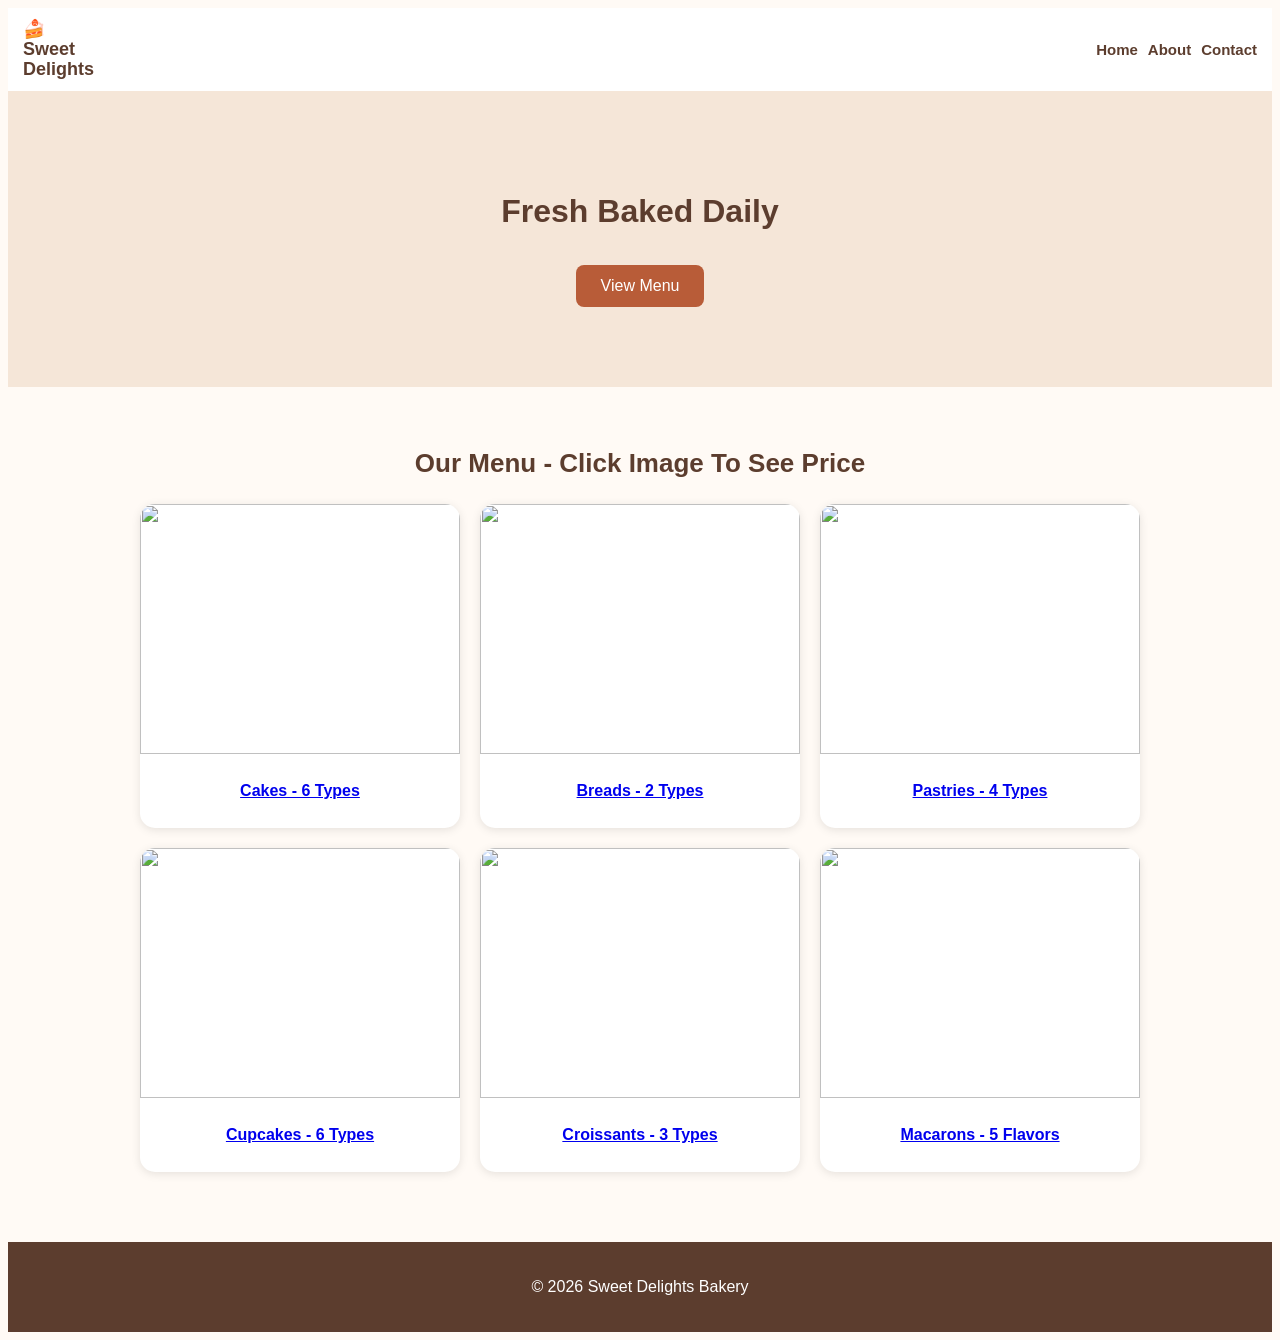
==== index.html @ 44bd2b8a "Update index.html" ====
<!DOCTYPE html>
<html>
<head>
<meta name="viewport" content="width=device-width, initial-scale=1.0">
<link rel="stylesheet" href="style.css">
<title>Sweet Delights</title>
</head>
<body>
<header>
<div id="logo">🍰<br>Sweet<br>Delights</div>
<ul class="nav-links">
<li><a href="index.html" class="active">Home</a></li>
<li><a href="about.html">About</a></li>
<li><a href="contact.html">Contact</a></li>
</ul>
</header>
<div id="hero">
<h1>Fresh Baked Daily</h1>
<a href="#menu" class="btn">View Menu</a>
</div>
<div class="page-section" id="menu">
<h2>Our Menu - Click Image To See Price</h2>
<div class="gallery-grid">
<a href="cakes.html" class="gallery-item">
<img src="https://images.unsplash.com/photo-1535141192574-5d4897c12636?w=500">
<p>Cakes - 6 Types</p>
</a>
<a href="breads.html" class="gallery-item">
<img src="https://images.unsplash.com/photo-1589367920969-ab8e050bbb04?w=500">
<p>Breads - 2 Types</p>
</a>
<a href="pastries.html" class="gallery-item">
<img src="https://images.unsplash.com/photo-1488477304112-4944851de03d?w=500">
<p>Pastries - 4 Types</p>
</a>
<a href="cupcakes.html" class="gallery-item">
<img src="https://images.unsplash.com/photo-1599785209707-a456fc1337bb?w=500">
<p>Cupcakes - 6 Types</p>
</a>
<a href="croissants.html" class="gallery-item">
<img src="https://images.unsplash.com/photo-1556911220-e15b29be8c8f?w=500">
<p>Croissants - 3 Types</p>
</a>
<a href="macarons.html" class="gallery-item">
<img src="https://images.unsplash.com/photo-1569865863873-9d0b5f1a1d7d?w=500">
<p>Macarons - 5 Flavors</p>
</a>
</div>
</div>
<footer><p>© 2026 Sweet Delights Bakery</p></footer>
</body>
</html>
---- style.css ----
_{
margin:0;
padding:0;
box-sizing:border-box;
}
body {
font-family: Arial, sans-serif;
background: #fffaf5;
color: #5c3d2e;
}
header {
background: white;
padding: 12px 15px;
display:flex;
justify-content:space-between;
align-items:center;
gap:10px;
}
#logo {
font-weight:bold;
font-size:18px;
line-height:1.1;
flex-shrink:0;
}
.nav-links {
list-style:none;
display:flex;
gap:10px;
flex-shrink:0;
}
.nav-links a {
color:#5c3d2e;
text-decoration:none;
font-weight:bold;
font-size:15px;
white-space:nowrap;
}
.nav-links http://a.active {
color:#b85c38;
text-decoration:underline;
}
#hero {
background: #f5e6d8;
text-align:center;
padding:80px 20px;
}
#hero h1 {
font-size:32px;
margin-bottom:15px;
color:#5c3d2e;
}
.btn {
display:inline-block;
margin-top:20px;
background:#b85c38;
color:white;
padding:12px 25px;
border-radius:8px;
text-decoration:none;
}
.page-section {
padding:40px 15px;
text-align:center;
}
.page-section h1, .page-section h2 {
color:#5c3d2e;
margin-bottom:25px;
font-size:26px;
}
.gallery-grid {
display:grid;
grid-template-columns: 1fr;
gap:20px;
max-width:1000px;
margin:0 auto;
}
.gallery-item {
background:white;
border-radius:15px;
overflow:hidden;
box-shadow:0 2px 10px rgba(0,0,0,0.1);
}
.gallery-item img {
width:100%;
height:250px;
object-fit:cover;
display:block;
}
.gallery-item p {
padding:12px;
font-weight:bold;
}
.schedule-table {
margin:20px auto;
border-collapse:collapse;
width:90%;
max-width:500px;
}
.schedule-table th, .schedule-table td {
border:1px solid #d7bda8;
padding:12px;
}
.schedule-table th {
background:#b85c38;
color:white;
}
.contact-card {
background:white;
max-width:500px;
margin:0 auto;
padding:30px 25px;
border-radius:15px;
border:1px solid #f0e0d0;
text-align:left;
box-shadow:0 2px 10px rgba(0,0,0,0.05);
}
.contact-card label {
display:block;
margin-top:20px;
margin-bottom:8px;
font-size:18px;
}
.contact-card label:first-child {
margin-top:0;
}
.contact-card input, .contact-card textarea {
width:100%;
padding:12px;
border:1px solid #d7bda8;
border-radius:8px;
font-size:16px;
}
.submit-btn {
margin-top:25px;
background:#b85c38;
color:white;
border:none;
padding:12px 25px;
border-radius:8px;
font-size:16px;
cursor:pointer;
}
footer {
background:#5c3d2e;
color:white;
text-align:center;
padding:20px;
margin-top:30px;
}
@media(min-width:700px){
.gallery-grid {
grid-template-columns: repeat(3, 1fr);
}
}
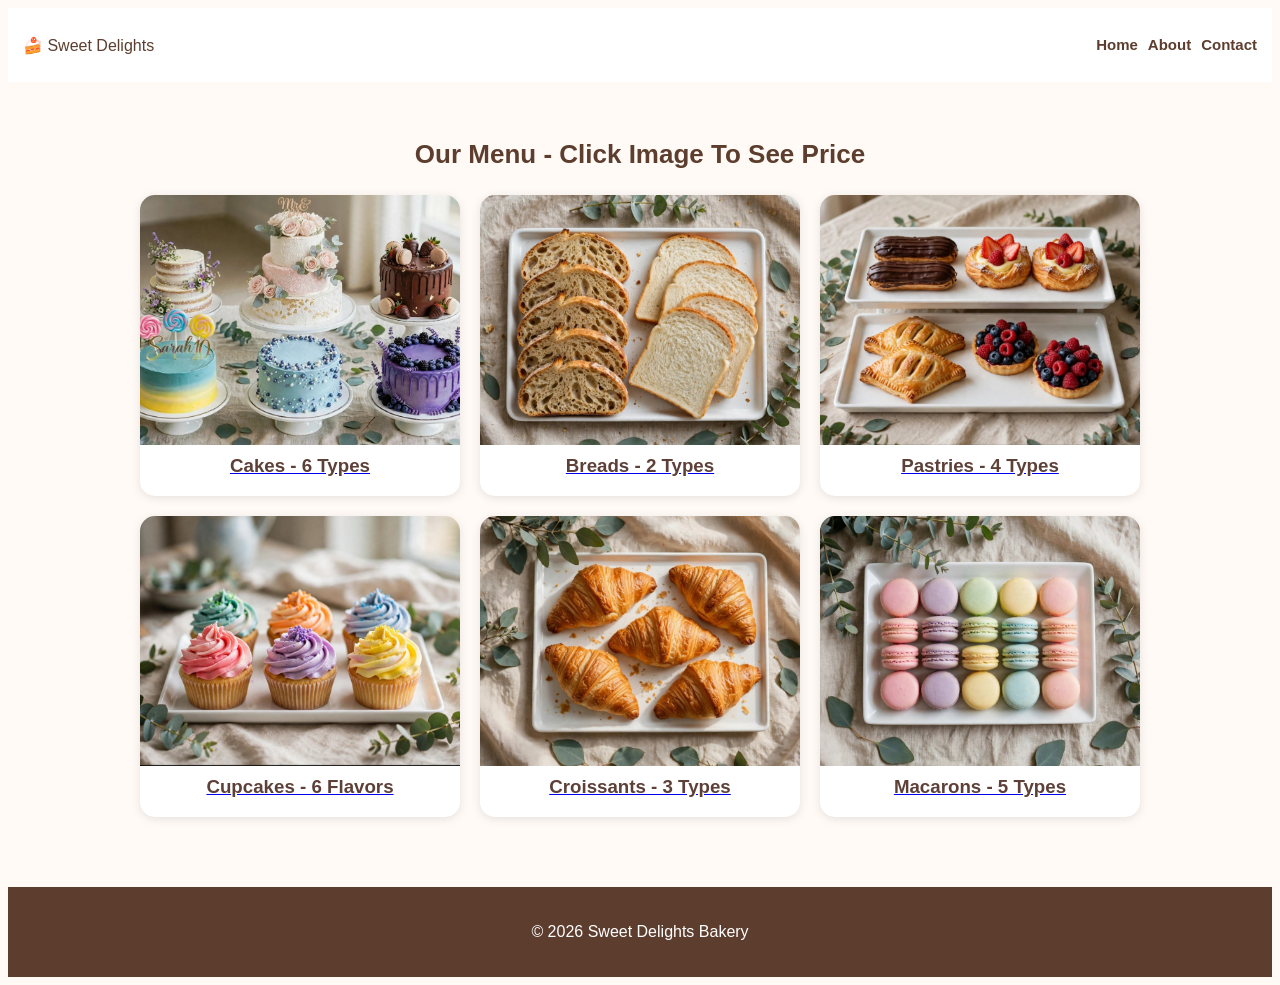
==== commit 22b02300: "Update index.html" ====
--- a/index.html
+++ b/index.html
@@ -7,44 +7,22 @@
 </head>
 <body>
 <header>
-<div id="logo">🍰<br>Sweet<br>Delights</div>
+<div class="logo">🍰 Sweet Delights</div>
 <ul class="nav-links">
-<li><a href="index.html" class="active">Home</a></li>
+<li><a href="index.html">Home</a></li>
 <li><a href="about.html">About</a></li>
 <li><a href="contact.html">Contact</a></li>
 </ul>
 </header>
-<div id="hero">
-<h1>Fresh Baked Daily</h1>
-<a href="#menu" class="btn">View Menu</a>
-</div>
-<div class="page-section" id="menu">
-<h2>Our Menu - Click Image To See Price</h2>
+<div class="page-section">
+<h1>Our Menu - Click Image To See Price</h1>
 <div class="gallery-grid">
-<a href="cakes.html" class="gallery-item">
-<img src="https://images.unsplash.com/photo-1535141192574-5d4897c12636?w=500">
-<p>Cakes - 6 Types</p>
-</a>
-<a href="breads.html" class="gallery-item">
-<img src="https://images.unsplash.com/photo-1589367920969-ab8e050bbb04?w=500">
-<p>Breads - 2 Types</p>
-</a>
-<a href="pastries.html" class="gallery-item">
-<img src="https://images.unsplash.com/photo-1488477304112-4944851de03d?w=500">
-<p>Pastries - 4 Types</p>
-</a>
-<a href="cupcakes.html" class="gallery-item">
-<img src="https://images.unsplash.com/photo-1599785209707-a456fc1337bb?w=500">
-<p>Cupcakes - 6 Types</p>
-</a>
-<a href="croissants.html" class="gallery-item">
-<img src="https://images.unsplash.com/photo-1556911220-e15b29be8c8f?w=500">
-<p>Croissants - 3 Types</p>
-</a>
-<a href="macarons.html" class="gallery-item">
-<img src="https://images.unsplash.com/photo-1569865863873-9d0b5f1a1d7d?w=500">
-<p>Macarons - 5 Flavors</p>
-</a>
+<div class="gallery-item"><a href="cakes.html"><img src="cake.jpg"><h3 style="color:#5d4037; margin-top:10px;">Cakes - 6 Types</h3></a></div>
+<div class="gallery-item"><a href="breads.html"><img src="bread.jpg"><h3 style="color:#5d4037; margin-top:10px;">Breads - 2 Types</h3></a></div>
+<div class="gallery-item"><a href="pastries.html"><img src="pastry.jpg"><h3 style="color:#5d4037; margin-top:10px;">Pastries - 4 Types</h3></a></div>
+<div class="gallery-item"><a href="cupcakes.html"><img src="cupcake.jpg"><h3 style="color:#5d4037; margin-top:10px;">Cupcakes - 6 Flavors</h3></a></div>
+<div class="gallery-item"><a href="croissants.html"><img src="croissant.jpg"><h3 style="color:#5d4037; margin-top:10px;">Croissants - 3 Types</h3></a></div>
+<div class="gallery-item"><a href="macarons.html"><img src="macaron.jpg"><h3 style="color:#5d4037; margin-top:10px;">Macarons - 5 Types</h3></a></div>
 </div>
 </div>
 <footer><p>© 2026 Sweet Delights Bakery</p></footer>
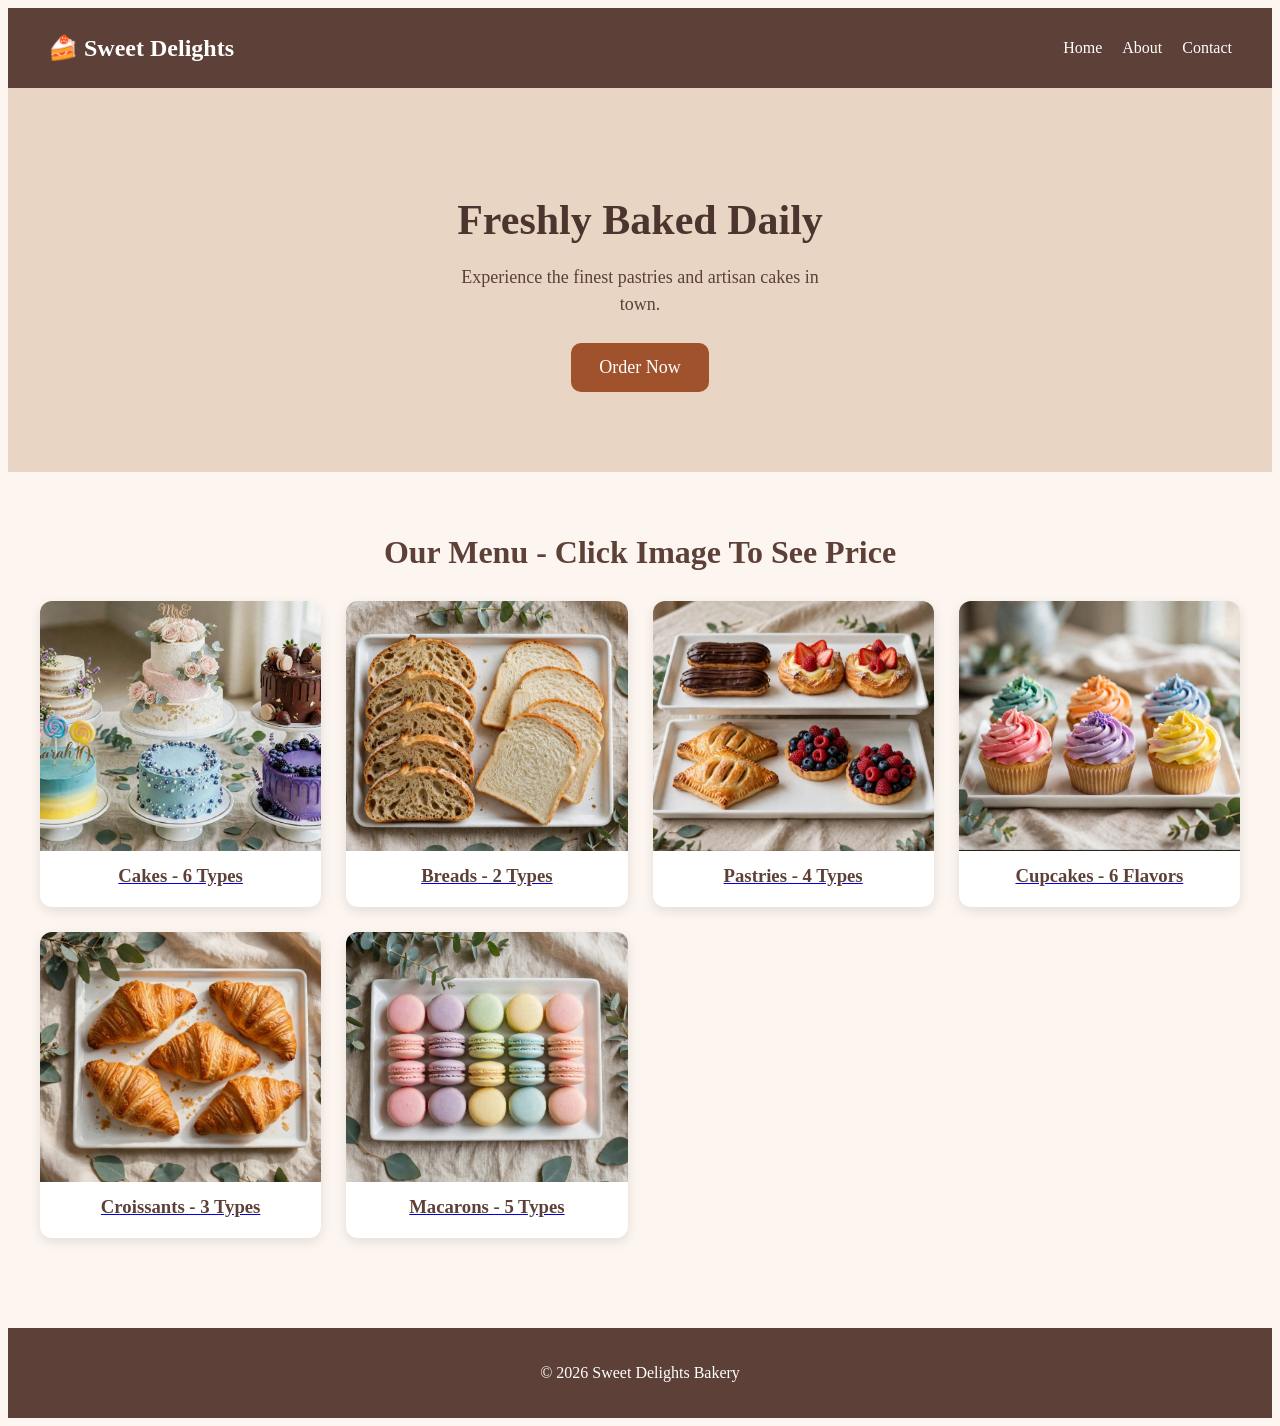
==== commit 9fb47ceb: "Update index.html" ====
--- a/index.html
+++ b/index.html
@@ -4,6 +4,12 @@
 <meta name="viewport" content="width=device-width, initial-scale=1.0">
 <link rel="stylesheet" href="style.css">
 <title>Sweet Delights</title>
+<style>
+.hero { background:#e8d5c4; padding:80px 20px; text-align:center; }
+.hero h1 { font-size:42px; color:#4e342e; margin-bottom:20px; }
+.hero p { font-size:18px; color:#5d4037; max-width:400px; margin:0 auto 25px auto; line-height:1.5; }
+.order-btn { background:#a0522d; color:white; padding:14px 28px; border:none; border-radius:10px; font-size:18px; text-decoration:none; display:inline-block; }
+</style>
 </head>
 <body>
 <header>
@@ -14,7 +20,14 @@
 <li><a href="contact.html">Contact</a></li>
 </ul>
 </header>
-<div class="page-section">
+
+<div class="hero">
+<h1>Freshly Baked Daily</h1>
+<p>Experience the finest pastries and artisan cakes in town.</p>
+<a href="#menu" class="order-btn">Order Now</a>
+</div>
+
+<div class="page-section" id="menu">
 <h1>Our Menu - Click Image To See Price</h1>
 <div class="gallery-grid">
 <div class="gallery-item"><a href="cakes.html"><img src="cake.jpg"><h3 style="color:#5d4037; margin-top:10px;">Cakes - 6 Types</h3></a></div>
@@ -25,6 +38,7 @@
 <div class="gallery-item"><a href="macarons.html"><img src="macaron.jpg"><h3 style="color:#5d4037; margin-top:10px;">Macarons - 5 Types</h3></a></div>
 </div>
 </div>
+
 <footer><p>© 2026 Sweet Delights Bakery</p></footer>
 </body>
 </html>
--- a/style.css
+++ b/style.css
@@ -1,154 +1,110 @@
 _{
-margin:0;
-padding:0;
-box-sizing:border-box;
+margin: 0;
+padding: 0;
+box-sizing: border-box;
+font-family: 'Poppins', sans-serif;
 }
+
 body {
-font-family: Arial, sans-serif;
-background: #fffaf5;
-color: #5c3d2e;
+background-color: #fdf6f0;
+color: #5d4037;
 }
+
 header {
+background-color: #5d4037;
+color: white;
+padding: 15px 40px;
+display: flex;
+justify-content: space-between;
+align-items: center;
+}
+
+.logo {
+font-size: 24px;
+font-weight: bold;
+}
+
+.nav-links {
+list-style: none;
+display: flex;
+gap: 20px;
+}
+
+.nav-links a {
+color: white;
+text-decoration: none;
+font-weight: 500;
+}
+
+.nav-links a:hover {
+color: #ffcc80;
+}
+
+.page-section {
+padding: 40px 20px;
+text-align: center;
+}
+
+.page-section h1 {
+margin-bottom: 30px;
+color: #5d4037;
+}
+
+.gallery-grid {
+display: grid;
+grid-template-columns: repeat(auto-fit, minmax(280px, 1fr));
+gap: 25px;
+max-width: 1200px;
+margin: 0 auto;
+}
+
+.gallery-item {
 background: white;
-padding: 12px 15px;
-display:flex;
-justify-content:space-between;
-align-items:center;
-gap:10px;
+border-radius: 12px;
+overflow: hidden;
+box-shadow: 0 4px 12px rgba(0,0,0,0.1);
+padding-bottom: 15px;
+transition: transform 0.3s;
 }
-#logo {
-font-weight:bold;
-font-size:18px;
-line-height:1.1;
-flex-shrink:0;
+
+.gallery-item:hover {
+transform: translateY(-5px);
 }
-.nav-links {
-list-style:none;
-display:flex;
-gap:10px;
-flex-shrink:0;
+
+.gallery-item img {
+width: 100%;
+height: 250px;
+object-fit: cover;
 }
-.nav-links a {
-color:#5c3d2e;
-text-decoration:none;
-font-weight:bold;
-font-size:15px;
-white-space:nowrap;
+
+.gallery-item h3 {
+margin: 10px 0 5px 0;
 }
-.nav-links http://a.active {
-color:#b85c38;
-text-decoration:underline;
+
+.price {
+color: #e65100;
+font-weight: bold;
+font-size: 18px;
 }
-#hero {
-background: #f5e6d8;
-text-align:center;
-padding:80px 20px;
+
+.btn {
+display: inline-block;
+margin-top: 30px;
+padding: 10px 25px;
+background-color: #5d4037;
+color: white;
+text-decoration: none;
+border-radius: 25px;
 }
-#hero h1 {
-font-size:32px;
-margin-bottom:15px;
-color:#5c3d2e;
+
+.btn:hover {
+background-color: #3e2723;
 }
-.btn {
-display:inline-block;
-margin-top:20px;
-background:#b85c38;
-color:white;
-padding:12px 25px;
-border-radius:8px;
-text-decoration:none;
+
+footer {
+background-color: #5d4037;
+color: white;
+text-align: center;
+padding: 20px;
+margin-top: 50px;
 }
-.page-section {
-padding:40px 15px;
-text-align:center;
-}
-.page-section h1, .page-section h2 {
-color:#5c3d2e;
-margin-bottom:25px;
-font-size:26px;
-}
-.gallery-grid {
-display:grid;
-grid-template-columns: 1fr;
-gap:20px;
-max-width:1000px;
-margin:0 auto;
-}
-.gallery-item {
-background:white;
-border-radius:15px;
-overflow:hidden;
-box-shadow:0 2px 10px rgba(0,0,0,0.1);
-}
-.gallery-item img {
-width:100%;
-height:250px;
-object-fit:cover;
-display:block;
-}
-.gallery-item p {
-padding:12px;
-font-weight:bold;
-}
-.schedule-table {
-margin:20px auto;
-border-collapse:collapse;
-width:90%;
-max-width:500px;
-}
-.schedule-table th, .schedule-table td {
-border:1px solid #d7bda8;
-padding:12px;
-}
-.schedule-table th {
-background:#b85c38;
-color:white;
-}
-.contact-card {
-background:white;
-max-width:500px;
-margin:0 auto;
-padding:30px 25px;
-border-radius:15px;
-border:1px solid #f0e0d0;
-text-align:left;
-box-shadow:0 2px 10px rgba(0,0,0,0.05);
-}
-.contact-card label {
-display:block;
-margin-top:20px;
-margin-bottom:8px;
-font-size:18px;
-}
-.contact-card label:first-child {
-margin-top:0;
-}
-.contact-card input, .contact-card textarea {
-width:100%;
-padding:12px;
-border:1px solid #d7bda8;
-border-radius:8px;
-font-size:16px;
-}
-.submit-btn {
-margin-top:25px;
-background:#b85c38;
-color:white;
-border:none;
-padding:12px 25px;
-border-radius:8px;
-font-size:16px;
-cursor:pointer;
-}
-footer {
-background:#5c3d2e;
-color:white;
-text-align:center;
-padding:20px;
-margin-top:30px;
-}
-@media(min-width:700px){
-.gallery-grid {
-grid-template-columns: repeat(3, 1fr);
-}
-}
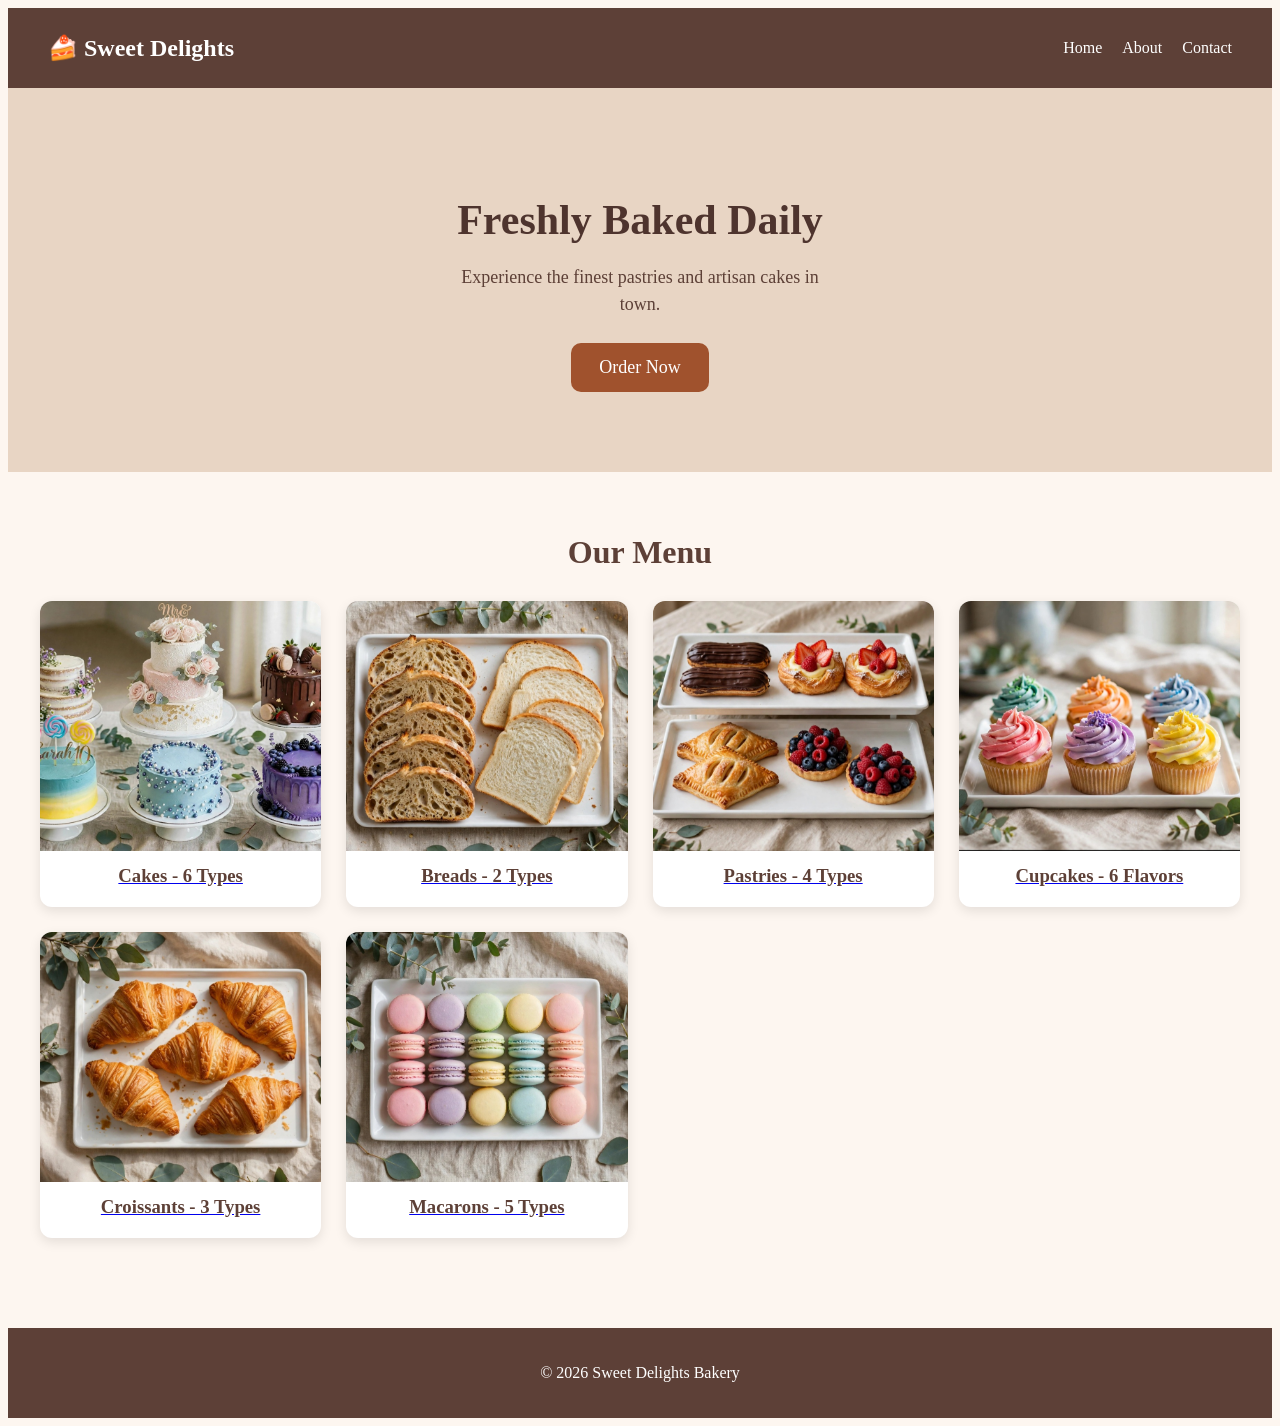
==== commit 2d3ce7b3: "Update index.html" ====
--- a/index.html
+++ b/index.html
@@ -28,7 +28,7 @@
 </div>
 
 <div class="page-section" id="menu">
-<h1>Our Menu - Click Image To See Price</h1>
+<h1> Our Menu </h1>
 <div class="gallery-grid">
 <div class="gallery-item"><a href="cakes.html"><img src="cake.jpg"><h3 style="color:#5d4037; margin-top:10px;">Cakes - 6 Types</h3></a></div>
 <div class="gallery-item"><a href="breads.html"><img src="bread.jpg"><h3 style="color:#5d4037; margin-top:10px;">Breads - 2 Types</h3></a></div>
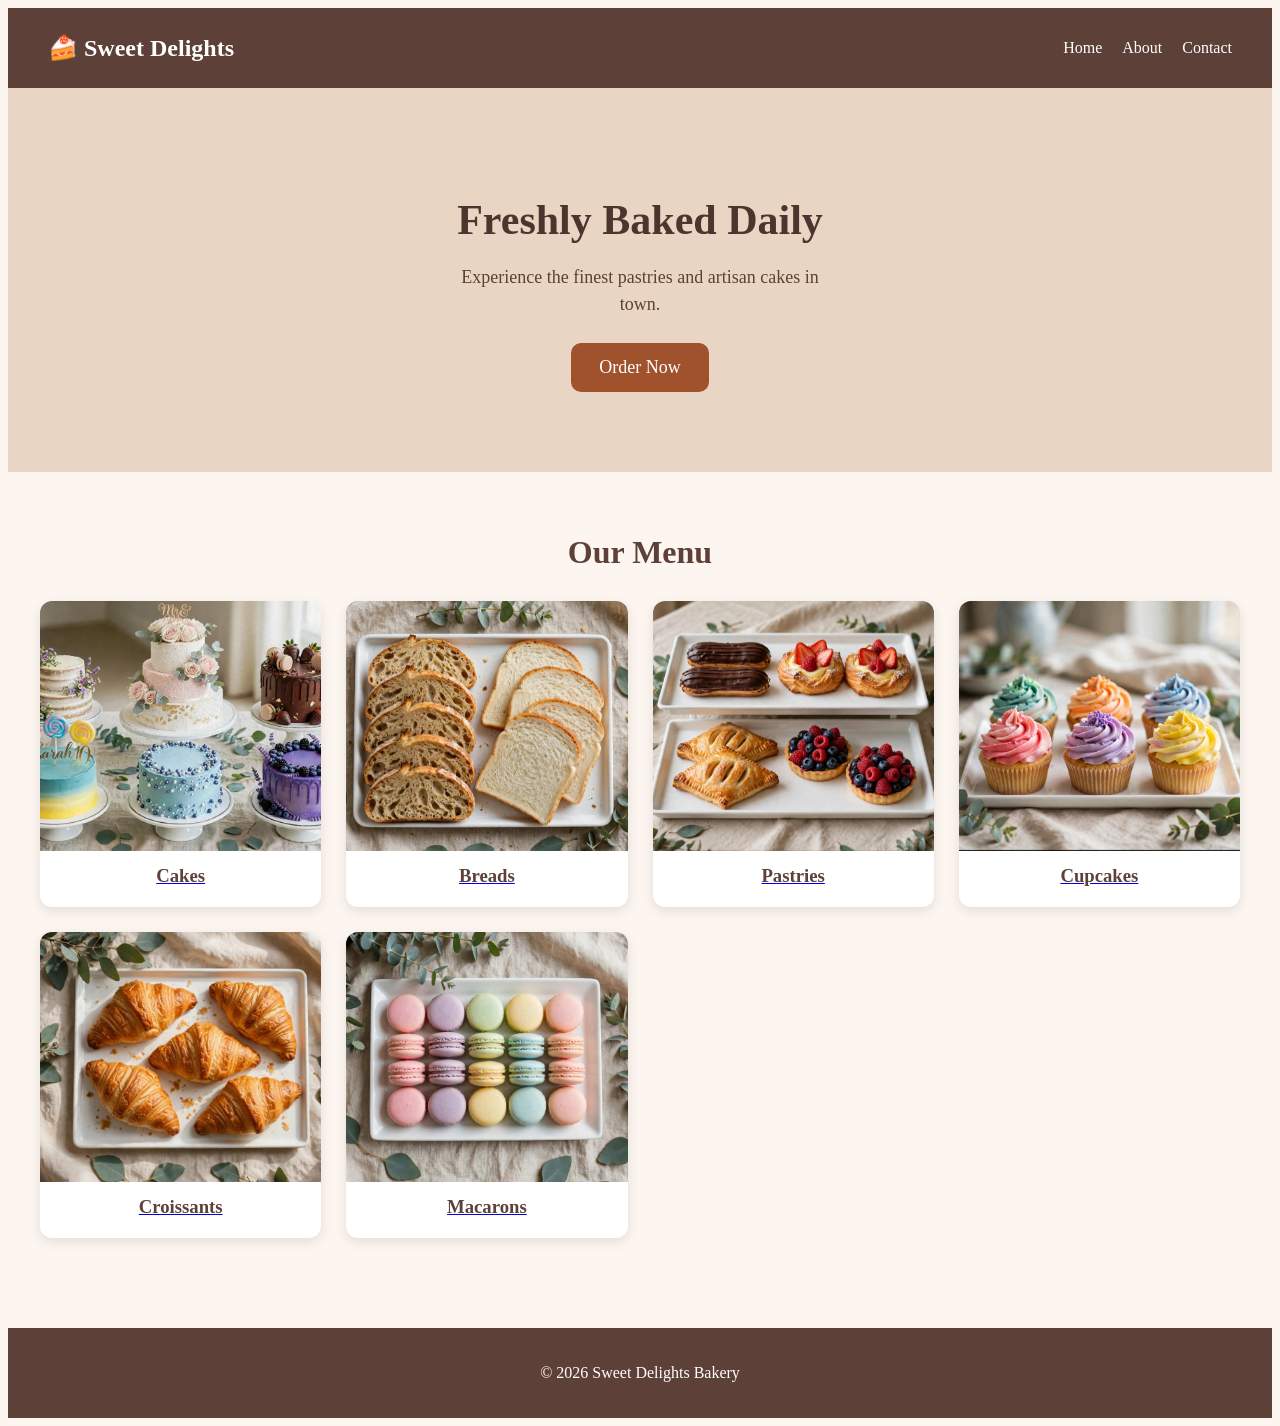
==== commit 8084e7e8: "Update index.html" ====
--- a/index.html
+++ b/index.html
@@ -24,18 +24,18 @@
 <div class="hero">
 <h1>Freshly Baked Daily</h1>
 <p>Experience the finest pastries and artisan cakes in town.</p>
-<a href="#menu" class="order-btn">Order Now</a>
+<a href="contact.html" class="order-btn">Order Now</a>
 </div>
 
 <div class="page-section" id="menu">
 <h1> Our Menu </h1>
 <div class="gallery-grid">
-<div class="gallery-item"><a href="cakes.html"><img src="cake.jpg"><h3 style="color:#5d4037; margin-top:10px;">Cakes - 6 Types</h3></a></div>
-<div class="gallery-item"><a href="breads.html"><img src="bread.jpg"><h3 style="color:#5d4037; margin-top:10px;">Breads - 2 Types</h3></a></div>
-<div class="gallery-item"><a href="pastries.html"><img src="pastry.jpg"><h3 style="color:#5d4037; margin-top:10px;">Pastries - 4 Types</h3></a></div>
-<div class="gallery-item"><a href="cupcakes.html"><img src="cupcake.jpg"><h3 style="color:#5d4037; margin-top:10px;">Cupcakes - 6 Flavors</h3></a></div>
-<div class="gallery-item"><a href="croissants.html"><img src="croissant.jpg"><h3 style="color:#5d4037; margin-top:10px;">Croissants - 3 Types</h3></a></div>
-<div class="gallery-item"><a href="macarons.html"><img src="macaron.jpg"><h3 style="color:#5d4037; margin-top:10px;">Macarons - 5 Types</h3></a></div>
+<div class="gallery-item"><a href="cakes.html"><img src="cake.jpg"><h3 style="color:#5d4037; margin-top:10px;">Cakes </h3></a></div>
+<div class="gallery-item"><a href="breads.html"><img src="bread.jpg"><h3 style="color:#5d4037; margin-top:10px;">Breads </h3></a></div>
+<div class="gallery-item"><a href="pastries.html"><img src="pastry.jpg"><h3 style="color:#5d4037; margin-top:10px;">Pastries </h3></a></div>
+<div class="gallery-item"><a href="cupcakes.html"><img src="cupcake.jpg"><h3 style="color:#5d4037; margin-top:10px;">Cupcakes </h3></a></div>
+<div class="gallery-item"><a href="croissants.html"><img src="croissant.jpg"><h3 style="color:#5d4037; margin-top:10px;">Croissants </h3></a></div>
+<div class="gallery-item"><a href="macarons.html"><img src="macaron.jpg"><h3 style="color:#5d4037; margin-top:10px;">Macarons </h3></a></div>
 </div>
 </div>
 
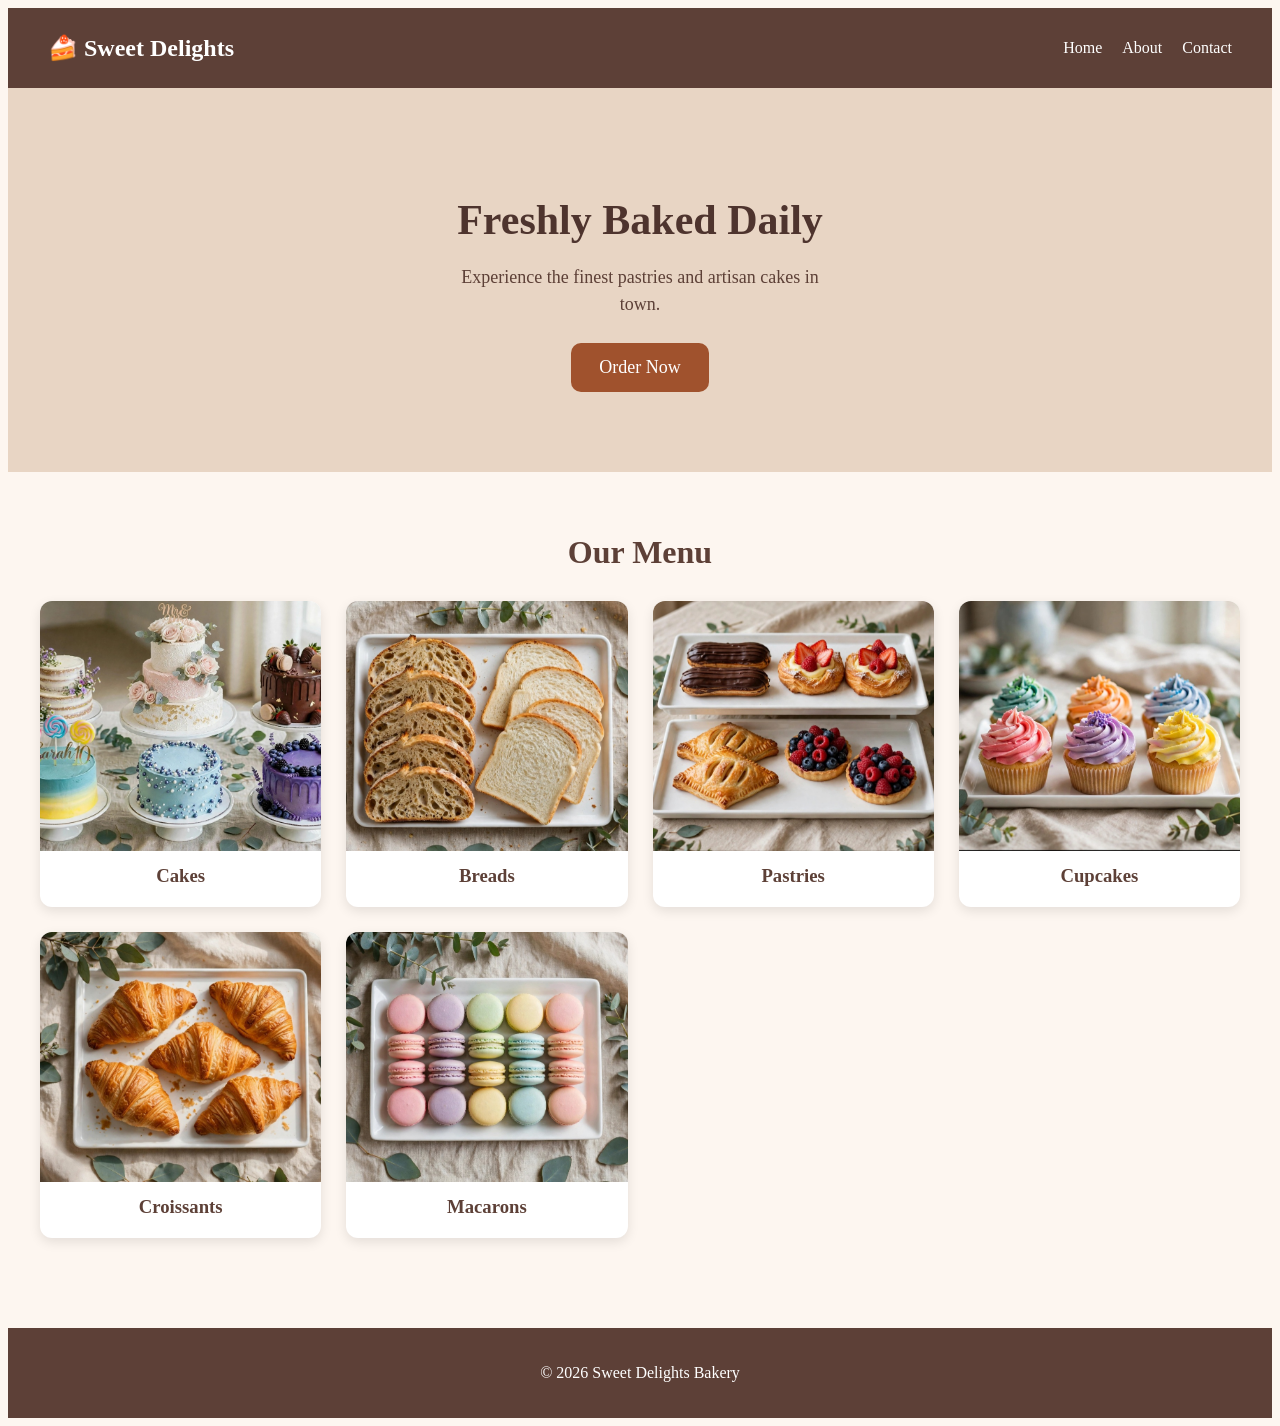
==== commit 6b9a69a5: "Update index.html" ====
--- a/index.html
+++ b/index.html
@@ -20,25 +20,22 @@
 <li><a href="contact.html">Contact</a></li>
 </ul>
 </header>
-
 <div class="hero">
 <h1>Freshly Baked Daily</h1>
 <p>Experience the finest pastries and artisan cakes in town.</p>
 <a href="contact.html" class="order-btn">Order Now</a>
 </div>
-
 <div class="page-section" id="menu">
-<h1> Our Menu </h1>
+<h1>Our Menu </h1>
 <div class="gallery-grid">
-<div class="gallery-item"><a href="cakes.html"><img src="cake.jpg"><h3 style="color:#5d4037; margin-top:10px;">Cakes </h3></a></div>
-<div class="gallery-item"><a href="breads.html"><img src="bread.jpg"><h3 style="color:#5d4037; margin-top:10px;">Breads </h3></a></div>
-<div class="gallery-item"><a href="pastries.html"><img src="pastry.jpg"><h3 style="color:#5d4037; margin-top:10px;">Pastries </h3></a></div>
-<div class="gallery-item"><a href="cupcakes.html"><img src="cupcake.jpg"><h3 style="color:#5d4037; margin-top:10px;">Cupcakes </h3></a></div>
-<div class="gallery-item"><a href="croissants.html"><img src="croissant.jpg"><h3 style="color:#5d4037; margin-top:10px;">Croissants </h3></a></div>
-<div class="gallery-item"><a href="macarons.html"><img src="macaron.jpg"><h3 style="color:#5d4037; margin-top:10px;">Macarons </h3></a></div>
+<div class="gallery-item"><a href="cakes.html" style="text-decoration:none;"><img src="cake.jpg"><h3 style="color:#5d4037; margin-top:10px; text-decoration:none;">Cakes</h3></a></div>
+<div class="gallery-item"><a href="breads.html" style="text-decoration:none;"><img src="bread.jpg"><h3 style="color:#5d4037; margin-top:10px; text-decoration:none;">Breads</h3></a></div>
+<div class="gallery-item"><a href="pastries.html" style="text-decoration:none;"><img src="pastry.jpg"><h3 style="color:#5d4037; margin-top:10px; text-decoration:none;">Pastries</h3></a></div>
+<div class="gallery-item"><a href="cupcakes.html" style="text-decoration:none;"><img src="cupcake.jpg"><h3 style="color:#5d4037; margin-top:10px; text-decoration:none;">Cupcakes</h3></a></div>
+<div class="gallery-item"><a href="croissants.html" style="text-decoration:none;"><img src="croissant.jpg"><h3 style="color:#5d4037; margin-top:10px; text-decoration:none;">Croissants</h3></a></div>
+<div class="gallery-item"><a href="macarons.html" style="text-decoration:none;"><img src="macaron.jpg"><h3 style="color:#5d4037; margin-top:10px; text-decoration:none;">Macarons</h3></a></div>
 </div>
 </div>
-
 <footer><p>© 2026 Sweet Delights Bakery</p></footer>
 </body>
 </html>
